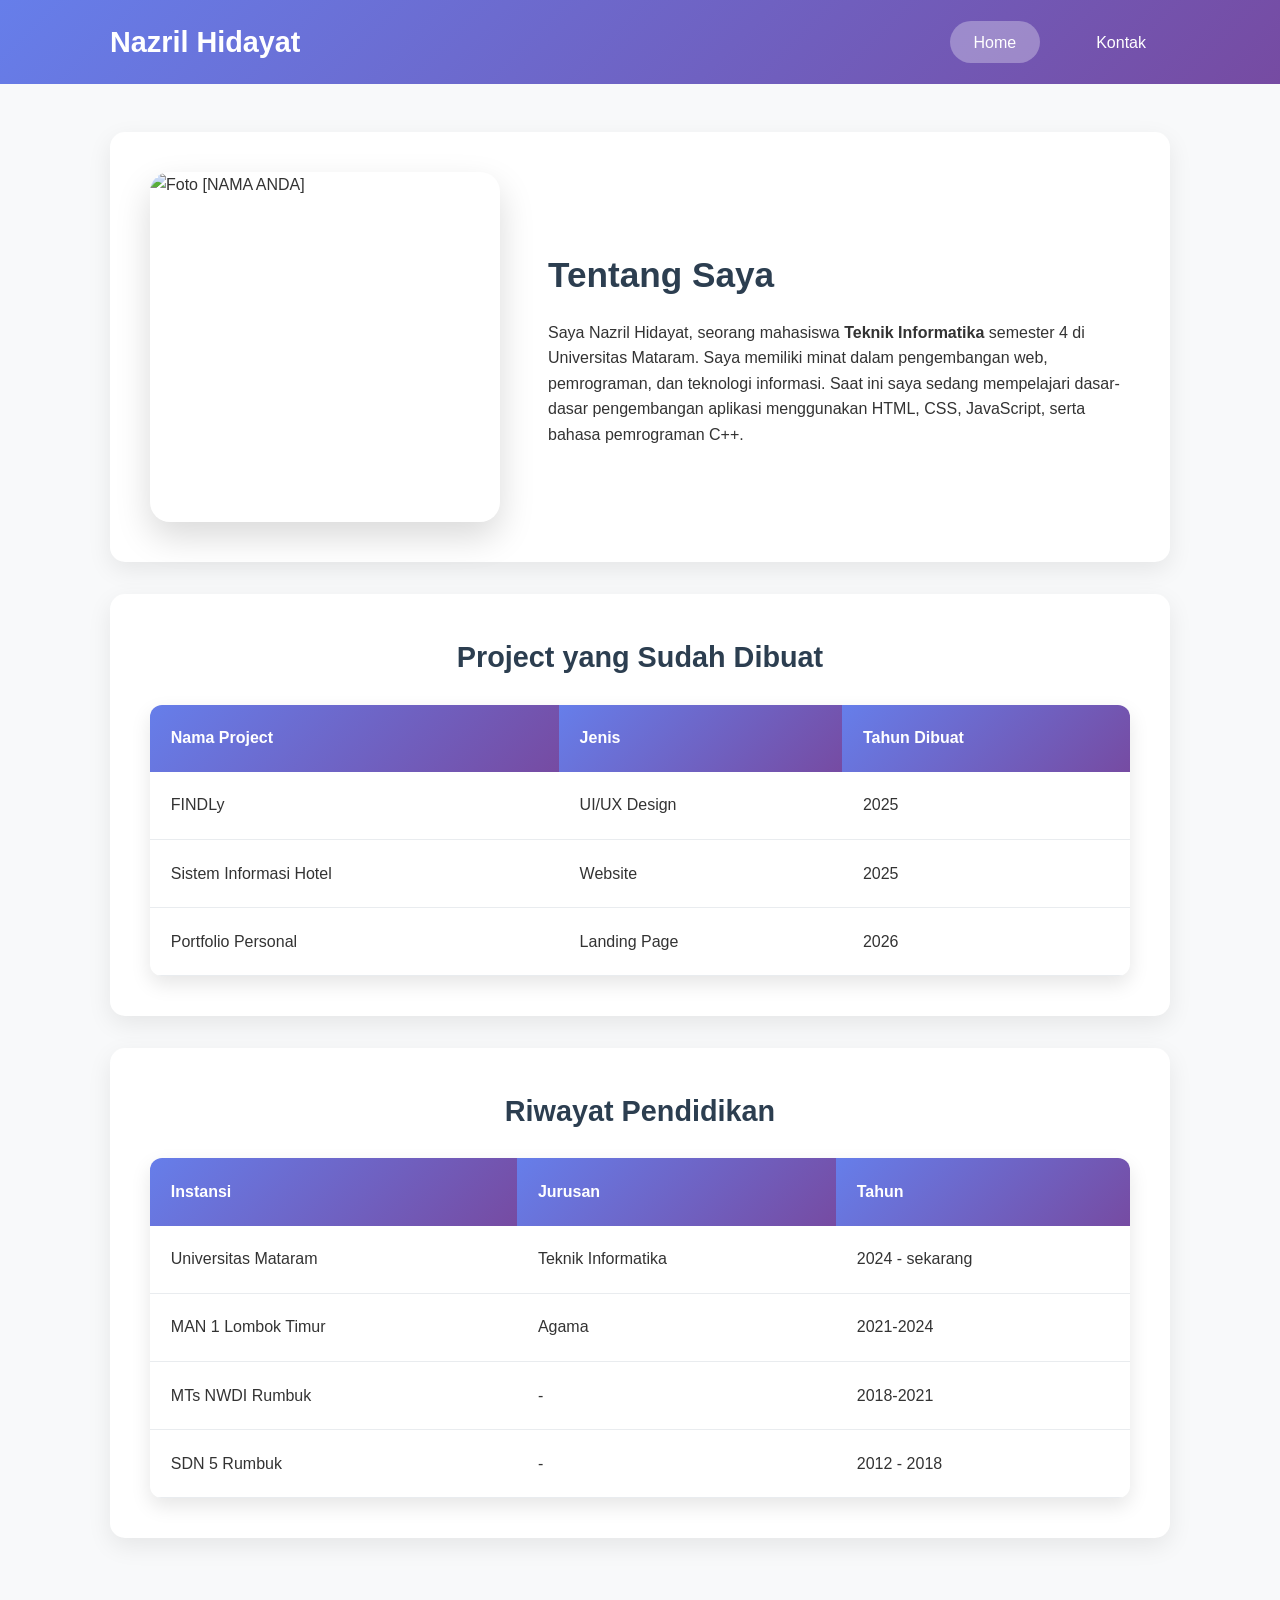
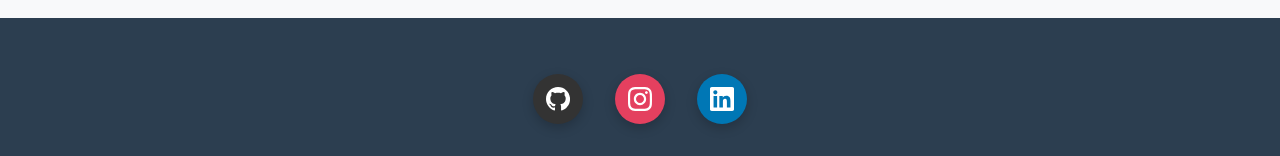
==== index.html @ b7a6d8dd "Add files via upload" ====
<!DOCTYPE html>
<html lang="id">
<head>
    <meta charset="UTF-8">
    <meta name="viewport" content="width=device-width, initial-scale=1.0">
    <title>Portfolio</title>
    <link rel="stylesheet" href="styles.css">
</head>
<body>
    
    <header class="header">
        <div class="container">
            <h1 class="logo">Nazril Hidayat</h1>
            <nav class="nav">
                <ul class="nav-list">
                    <li><a href="#index.html" class="nav-link active">Home</a></li>
                    <li><a href="page2.html" class="nav-link">Kontak</a></li>
                </ul>
            </nav>
        </div>
    </header>

    
    <main class="main">
        <div class="container">
            
            
            <section id="home" class="profil-section">
                <img src="poto/poto1.jpeg" alt="Foto [NAMA ANDA]" class="profil-foto">
                <div class="profil-desc">
                    <h2>Tentang Saya</h2>
                    <p>Saya Nazril Hidayat, seorang mahasiswa <strong>Teknik Informatika </strong>semester 4 di Universitas Mataram. Saya memiliki minat dalam pengembangan web, pemrograman, dan teknologi informasi. Saat ini saya sedang mempelajari dasar-dasar pengembangan aplikasi menggunakan HTML, CSS, JavaScript, serta bahasa pemrograman C++.</p>
                </div>
            </section>

            
            <section class="project-section">
                <h3>Project yang Sudah Dibuat</h3>
                <table class="data-table">
                    <thead>
                        <tr>
                            <th>Nama Project</th>
                            <th>Jenis</th>
                            <th>Tahun Dibuat</th>
                        </tr>
                    </thead>
                    <tbody>
                        <tr>
                            <td>FINDLy</td>
                            <td>UI/UX Design</td>
                            <td>2025</td>
                        </tr>
                        <tr>
                            <td>Sistem Informasi Hotel</td>
                            <td>Website</td>
                            <td>2025</td>
                        </tr>
                        <tr>
                            <td>Portfolio Personal</td>
                            <td>Landing Page</td>
                            <td>2026</td>
                        </tr>
                    </tbody>
                </table>
            </section>

           
            <section class="pendidikan-section">
                <h3>Riwayat Pendidikan</h3>
                <table class="data-table">
                    <thead>
                        <tr>
                            <th>Instansi</th>
                            <th>Jurusan</th>
                            <th>Tahun</th>
                        </tr>
                    </thead>
                    <tbody>
                        <tr>
                            <td>Universitas Mataram</td>
                            <td>Teknik Informatika</td>
                            <td>2024 - sekarang</td>
                        </tr>
                        <tr>
                            <td>MAN 1 Lombok Timur</td>
                            <td>Agama</td>
                            <td>2021-2024</td>
                        </tr>
                         <tr>
                            <td>MTs NWDI Rumbuk</td>
                            <td>-</td>
                            <td>2018-2021</td>
                        </tr>
                          <tr>
                            <td>SDN 5 Rumbuk</td>
                            <td>-</td>
                            <td>2012 - 2018</td>
                        </tr>
                    </tbody>
                </table>
            </section>

        </div>
    </main>

   
<footer class="footer">
    <div class="container">
       
        <div class="social-links">
            <a href="https://github.com/[username]" target="_blank" class="social-link github" 
               title="GitHub" aria-label="GitHub Profile">
                <svg viewBox="0 0 24 24" fill="currentColor"><path d="M12 0c-6.626 0-12 5.373-12 12 0 5.302 3.438 9.8 8.207 11.387.599.111.793-.261.793-.577v-2.234c-3.338.726-4.033-1.416-4.033-1.416-.546-1.387-1.333-1.756-1.333-1.756-1.089-.745.083-.729.083-.729 1.205.084 1.839 1.237 1.839 1.237 1.07 1.834 2.807 1.304 3.492.997.107-.775.418-1.305.762-1.604-2.665-.305-5.467-1.334-5.467-5.931 0-1.311.469-2.381 1.236-3.221-.058-.303-.535-1.524.117-3.176 0 0 1.008-.322 3.301 1.23.957-.266 1.983-.399 3.003-.404 1.02.005 2.047.138 3.006.404 2.291-1.552 3.297-1.23 3.297-1.23.653 1.653.176 2.873.171 3.176.768.84 1.235 1.911 1.235 3.221 0 4.609-2.807 5.624-5.479 5.921.43.372.823 1.102.823 2.222v3.293c0 .319.192.694.801.576 4.765-1.589 8.199-6.086 8.199-11.386-.001-6.627-5.372-12-12-12z"/></svg>
            </a>
            <a href="https://instagram.com/nzrl_hdyt" target="_blank" class="social-link instagram" 
               title="Instagram" aria-label="Instagram Profile">
                <svg viewBox="0 0 24 24" fill="currentColor"><path d="M12 2.163c3.204 0 3.584.012 4.85.07 3.252.148 4.771 1.691 4.919 4.919.058 1.265.069 1.645.069 4.849 0 3.205-.012 3.584-.069 4.849-.149 3.225-1.664 4.771-4.919 4.919-1.266.058-1.644.07-4.85.07-3.204 0-3.584-.012-4.849-.07-3.26-.149-4.771-1.699-4.919-4.92-.058-1.265-.07-1.644-.07-4.849 0-3.204.013-3.583.07-4.849.149-3.227 1.664-4.771 4.919-4.919 1.266-.057 1.645-.069 4.849-.069zm0-2.163c-3.259 0-3.667.014-4.947.072-4.358.2-6.78 2.618-6.98 6.98-.059 1.281-.073 1.689-.073 4.948 0 3.259.014 3.668.072 4.948.2 4.358 2.618 6.78 6.98 6.98 1.281.058 1.689.072 4.948.072 3.259 0 3.668-.014 4.948-.072 4.354-.2 6.782-2.618 6.979-6.98.059-1.28.073-1.689.073-4.948 0-3.259-.014-3.667-.072-4.947-.196-4.354-2.617-6.78-6.979-6.98-1.281-.059-1.69-.073-4.949-.073zm0 5.838c-3.403 0-6.162 2.759-6.162 6.162s2.759 6.163 6.162 6.163 6.162-2.759 6.162-6.163c0-3.403-2.759-6.162-6.162-6.162zm0 10.162c-2.209 0-4-1.79-4-4 0-2.209 1.791-4 4-4s4 1.791 4 4c0 2.21-1.791 4-4 4zm6.406-11.845c-.796 0-1.441.645-1.441 1.44s.645 1.44 1.441 1.44c.795 0 1.439-.645 1.439-1.44s-.644-1.44-1.439-1.44z"/></svg>
            </a>
            <a href="https://linkedin.com/in/[username]" target="_blank" class="social-link linkedin" 
               title="LinkedIn" aria-label="LinkedIn Profile">
                <svg viewBox="0 0 24 24" fill="currentColor"><path d="M20.447 20.452h-3.554v-5.569c0-1.328-.027-3.037-1.852-3.037-1.853 0-2.136 1.445-2.136 2.939v5.667H9.351V9h3.414v1.561h.046c.477-.9 1.637-1.85 3.37-1.85 3.601 0 4.267 2.37 4.267 5.455v6.286zM5.337 7.433c-1.144 0-2.063-.926-2.063-2.065 0-1.138.92-2.063 2.063-2.063 1.14 0 2.064.925 2.064 2.063 0 1.139-.925 2.065-2.064 2.065zm1.782 13.019H3.555V9h3.564v11.452zM22.225 0H1.771C.792 0 0 .774 0 1.729v20.542C0 23.227.792 24 1.771 24h20.451C23.2 24 24 23.227 24 22.271V1.729C24 .774 23.2 0 22.222 0h.003z"/></svg>
            </a>
        </div>
    </div>
</footer>
</body>
</html>
---- styles.css ----
* {
    margin: 0;
    padding: 0;
    box-sizing: border-box;
}
body {
    font-family: 'Segoe UI', sans-serif;
    line-height: 1.6;
    color: #333;
}
.container {
    max-width: 1100px;
    margin: 0 auto;
    padding: 0 20px;
}

.header {
    background: linear-gradient(135deg, #667eea 0%, #764ba2 100%);
    color: white;
    padding: 1.2rem 0;
    box-shadow: 0 4px 12px rgba(0,0,0,0.1);
}

.header .container {
    display: flex;
    justify-content: space-between;
    align-items: center;
}

.logo {
    font-size: 1.8rem;
    font-weight: bold;
}

.nav-list {
    display: flex;
    list-style: none;
    gap: 2rem;
}

.nav-link {
    color: white;
    text-decoration: none;
    padding: 0.8rem 1.5rem;
    border-radius: 25px;
    font-weight: 500;
    transition: all 0.3s;
}

.nav-link:hover,
.nav-link:focus-visible {
    background: rgba(255,255,255,0.2);
    transform: translateY(-2px);
}

.nav-link.active {
    background: rgba(255,255,255,0.3);
}


.main {
    padding: 3rem 0;
    background: #f8f9fa;
    min-height: calc(100vh - 200px);
}

.profil-section,
.project-section,
.pendidikan-section,
.kontak-section {
    background: white;
    padding: 2.5rem;
    border-radius: 15px;
    margin-bottom: 2rem;
    box-shadow: 0 8px 25px rgba(0,0,0,0.08);
}

.profil-section {
    display: grid;
    grid-template-columns: 350px 1fr;
    gap: 3rem;
    align-items: center;
}

.profil-foto {
    width: 350px;
    height: 350px;
    border-radius: 20px;
    object-fit: cover;
    box-shadow: 0 15px 35px rgba(0,0,0,0.15);
}

.profil-desc h2 {
    font-size: 2.2rem;
    color: #2c3e50;
    margin-bottom: 1rem;
}

.project-section h3,
.pendidikan-section h3 {
    font-size: 1.8rem;
    color: #2c3e50;
    margin-bottom: 1.5rem;
    text-align: center;
}

.data-table {
    width: 100%;
    border-collapse: collapse;
    border-radius: 12px;
    overflow: hidden;
    box-shadow: 0 8px 20px rgba(0,0,0,0.1);
}

.data-table th {
    background: linear-gradient(135deg, #667eea 0%, #764ba2 100%);
    color: white;
    padding: 1.3rem;
    text-align: left;
    font-weight: 600;
}

.data-table td {
    padding: 1.3rem;
    border-bottom: 1px solid #e9ecef;
}

.data-table tr:hover {
    background: #f0f4ff;
}

.kontak-section h2 {
    font-size: 2.2rem;
    color: #2c3e50;
    text-align: center;
    margin-bottom: 1rem;
}

.kontak-section p {
    text-align: center;
    color: #6c757d;
    margin-bottom: 2.5rem;
}

.kontak-form {
    max-width: 600px;
    margin: 0 auto;
}

.form-group {
    margin-bottom: 1.5rem;
}

.form-group label {
    display: block;
    margin-bottom: 0.5rem;
    font-weight: 600;
    color: #2c3e50;
}

input[type="text"],
input[type="email"],
input[type="date"],
textarea {
    width: 100%;
    padding: 1rem 1.2rem;
    border: 2px solid #e9ecef;
    border-radius: 10px;
    font-size: 1rem;
    transition: all 0.3s;
}

input:focus,
textarea:focus {
    border-color: #667eea;
    outline: none;
    box-shadow: 0 0 0 3px rgba(102,126,234,0.1);
}
input:required,
textarea:required {
    border-left: 5px solid #667eea;
}

textarea {
    resize: vertical;
}

.btn-primary {
    background: linear-gradient(135deg, #667eea 0%, #764ba2 100%);
    color: white;
    padding: 1.1rem 2.5rem;
    border: none;
    border-radius: 50px;
    font-size: 1.1rem;
    font-weight: bold;
    cursor: pointer;
    display: block;
    margin: 2rem auto 0;
    transition: all 0.3s;
}

.btn-primary:hover,
.btn-primary:focus-visible {
    transform: translateY(-3px);
    box-shadow: 0 12px 30px rgba(102,126,234,0.4);
}

.footer {
    background: #2c3e50;
    color: white;
    text-align: center;
    padding: 2rem 0;
}

@media (max-width: 768px) {

    .profil-section {
        grid-template-columns: 1fr;
        text-align: center;
    }

    .nav-list {
        gap: 1rem;
    }

    .data-table th,
    .data-table td {
        padding: 0.8rem;
    }
}

.social-links {
    display: flex;
    justify-content: center;
    gap: 2rem;
    margin-top: 1.5rem;
}

.social-link {
    display: flex;
    align-items: center;
    justify-content: center;
    width: 50px;
    height: 50px;
    color: white;
    text-decoration: none;
    border-radius: 50%;
    transition: all 0.3s ease;
    box-shadow: 0 4px 12px rgba(0,0,0,0.2);
}

.social-link:hover,
.social-link:focus-visible {
    transform: translateY(-5px) scale(1.1);
    box-shadow: 0 8px 25px rgba(0,0,0,0.3);
}

.social-link svg {
    width: 24px;
    height: 24px;
}

.social-link.github {
    background: #333;
}

.social-link.github:hover {
    background: #24292e;
}

.social-link.instagram {
    background: #e4405f;
}

.social-link.instagram:hover {
    background: #c13584;
}

.social-link.linkedin {
    background: #0077b5;
}

.social-link.linkedin:hover {
    background: #005885;
}
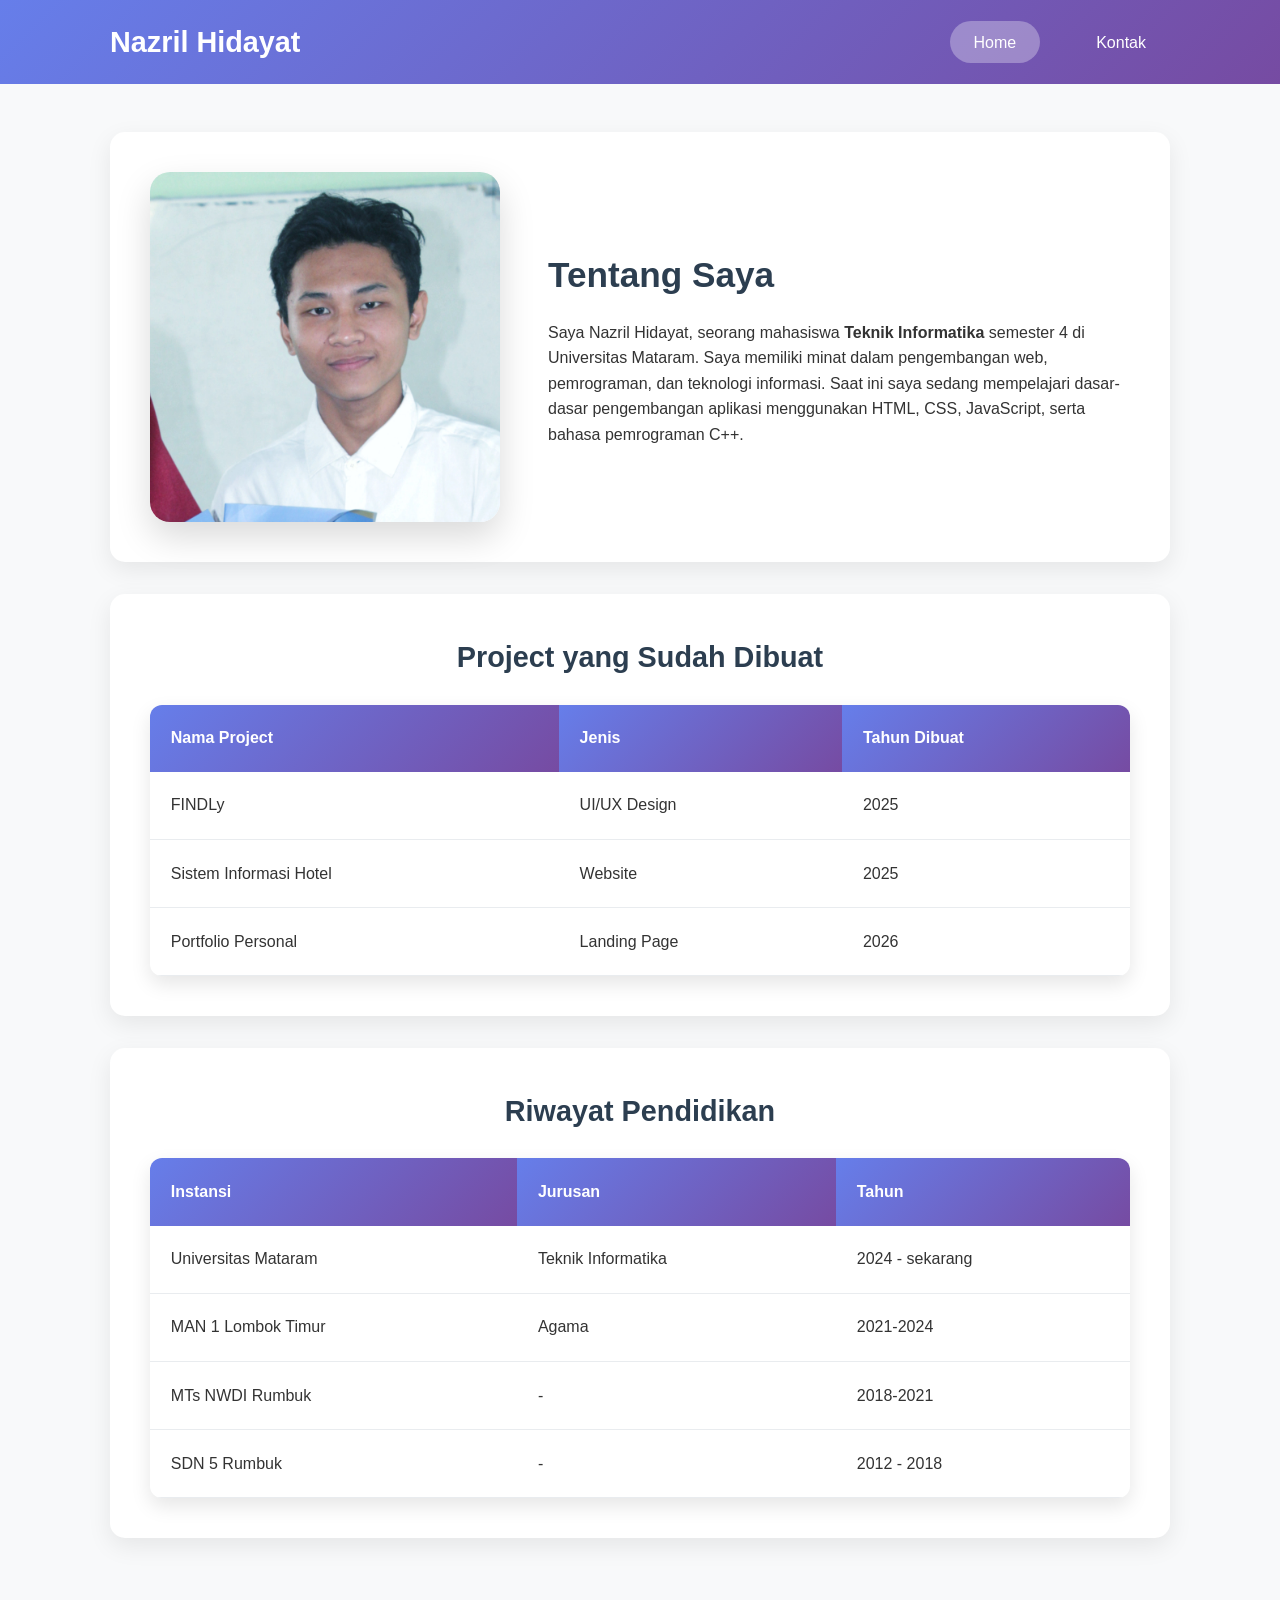
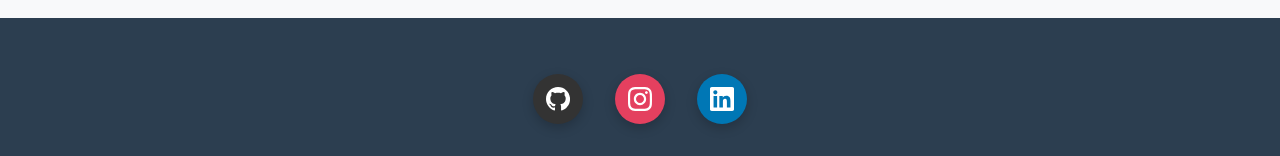
==== commit cbda01fd: "Restore and format index.html structure The HTML structure has been restored with proper formatting " ====
--- a/index.html
+++ b/index.html
@@ -26,7 +26,7 @@
             
             
             <section id="home" class="profil-section">
-                <img src="poto/poto1.jpeg" alt="Foto [NAMA ANDA]" class="profil-foto">
+                <img src="poto1.jpeg" alt="Foto" class="profil-foto">
                 <div class="profil-desc">
                     <h2>Tentang Saya</h2>
                     <p>Saya Nazril Hidayat, seorang mahasiswa <strong>Teknik Informatika </strong>semester 4 di Universitas Mataram. Saya memiliki minat dalam pengembangan web, pemrograman, dan teknologi informasi. Saat ini saya sedang mempelajari dasar-dasar pengembangan aplikasi menggunakan HTML, CSS, JavaScript, serta bahasa pemrograman C++.</p>
@@ -124,4 +124,4 @@
     </div>
 </footer>
 </body>
-</html>+</html>
